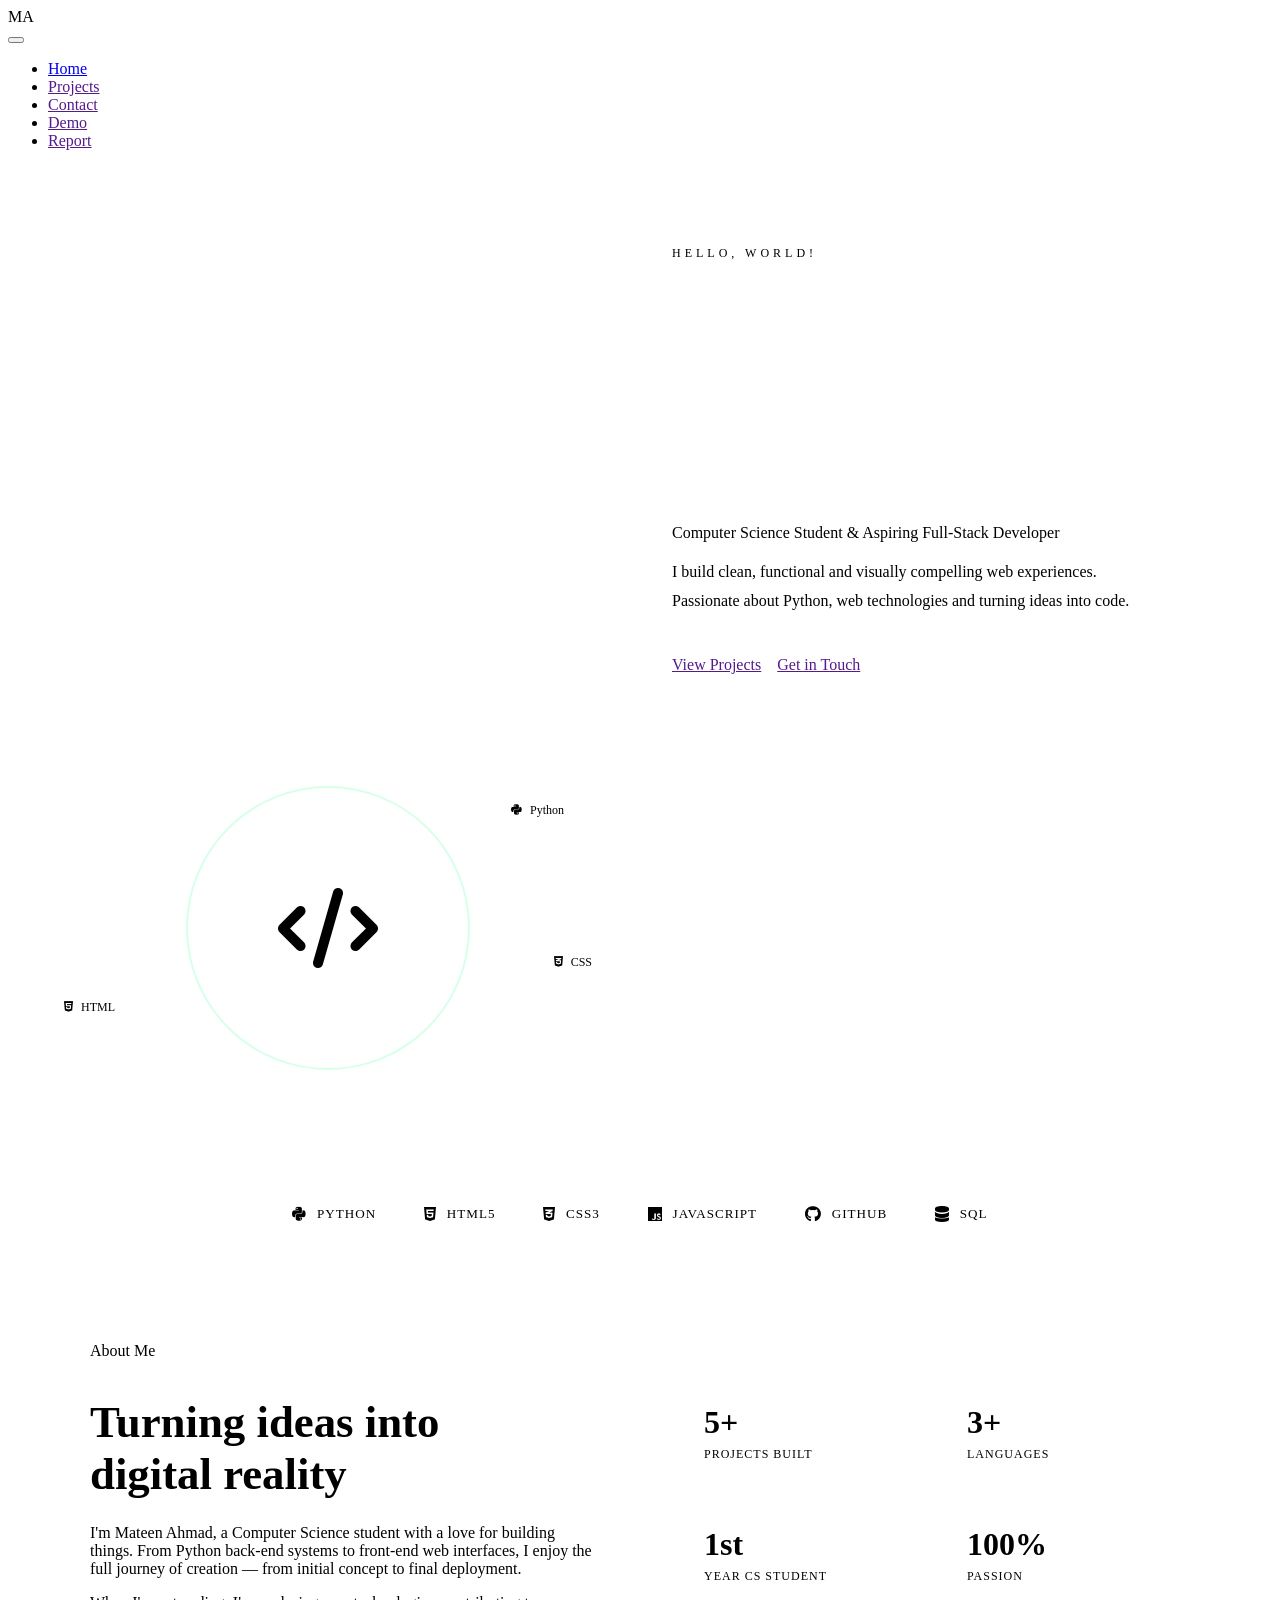
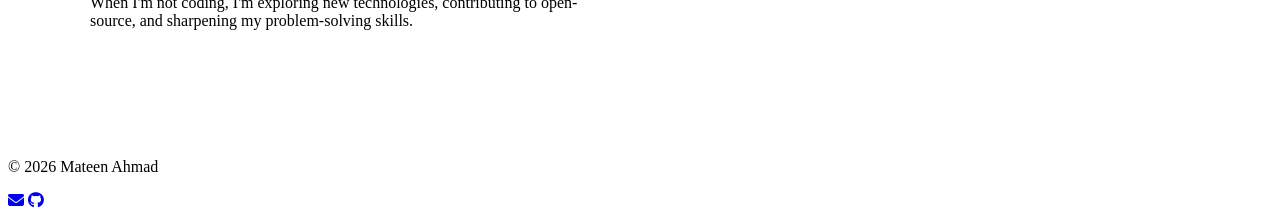
==== portofolio/index.html @ 6c395e3f "first commit" ====
<!DOCTYPE html>
<html lang="en">
<head>
<meta charset="UTF-8">
<meta name="viewport" content="width=device-width, initial-scale=1.0">
<title>Mateen Ahmad | Portfolio</title>

<link rel="stylesheet" href="index.css">
<link rel="preconnect" href="https://fonts.googleapis.com">
<link rel="stylesheet" href="https://cdnjs.cloudflare.com/ajax/libs/font-awesome/6.5.0/css/all.min.css">
</head>
<body>
<nav>
  <div class="nav-logo">MA</div>
  <button class="hamburger" id="hamburger" aria-label="Menu">
    <span></span><span></span><span></span>
  </button>
  <ul class="nav-links" id="nav-links">
    <li><a href="index.html" class="active">Home</a></li>
    <li><a href="">Projects</a></li>
    <li><a href="">Contact</a></li>
    <li><a href="">Demo</a></li>
    <li><a href="">Report</a></li>
  </ul>
</nav>

<main class="hero-section">
  <div class="binary-bg" aria-hidden="true"></div>
  <div class="hero-content">
    <span class="hero-tag">Hello, world!</span>
    <h1 class="hero-name">MATEEN<br>AHMAD</h1>
    <p class="hero-subtitle">Computer Science Student &amp; Aspiring Full-Stack Developer</p>
    <p class="hero-desc">I build clean, functional and visually compelling web experiences. Passionate about Python, web technologies and turning ideas into code.</p>
    <div class="hero-btns">
      <a href="" class="btn-primary">View Projects</a>
      <a href="" class="btn-outline">Get in Touch</a>
    </div>
  </div>
  <div class="hero-avatar">
    <div class="avatar-ring">
      <div class="avatar-inner">
        <i class="fa-solid fa-code"></i>
      </div>
    </div>
    <div class="floating-badge badge-1"><i class="fa-brands fa-python"></i> Python</div>
    <div class="floating-badge badge-2"><i class="fa-brands fa-html5"></i> HTML</div>
    <div class="floating-badge badge-3"><i class="fa-brands fa-css3-alt"></i> CSS</div>
  </div>
</main>

<section class="skills-strip">
  <div class="skills-inner">
    <div class="skill-item"><i class="fa-brands fa-python"></i><span>Python</span></div>
    <div class="skill-item"><i class="fa-brands fa-html5"></i><span>HTML5</span></div>
    <div class="skill-item"><i class="fa-brands fa-css3-alt"></i><span>CSS3</span></div>
    <div class="skill-item"><i class="fa-brands fa-js"></i><span>JavaScript</span></div>
    <div class="skill-item"><i class="fa-brands fa-github"></i><span>GitHub</span></div>
    <div class="skill-item"><i class="fa-solid fa-database"></i><span>SQL</span></div>
  </div>
</section>

<section class="about-section">
  <div class="about-grid">
    <div class="about-text">
      <span class="section-label">About Me</span>
      <h2>Turning ideas into<br>digital reality</h2>
      <p>I'm Mateen Ahmad, a Computer Science student with a love for building things. From Python back-end systems to front-end web interfaces, I enjoy the full journey of creation — from initial concept to final deployment.</p>
      <p>When I'm not coding, I'm exploring new technologies, contributing to open-source, and sharpening my problem-solving skills.</p>
    </div>
    <div class="about-stats">
      <div class="stat-card"><span class="stat-num">5+</span><span class="stat-label">Projects Built</span></div>
      <div class="stat-card"><span class="stat-num">3+</span><span class="stat-label">Languages</span></div>
      <div class="stat-card"><span class="stat-num">1st</span><span class="stat-label">Year CS Student</span></div>
      <div class="stat-card"><span class="stat-num">100%</span><span class="stat-label">Passion</span></div>
    </div>
  </div>
</section>

<footer>
  <p>&copy; 2026 Mateen Ahmad</p>
  <div class="footer-links">
    <a href="mailto:mateenahmad0971@gmail.com"><i class="fa-solid fa-envelope"></i></a>
    <a href="https://github.com/mateenahmad0971-blip" target="_blank"><i class="fa-brands fa-github"></i></a>
  </div>
</footer>


</body>
</html>
---- portofolio/index.css ----
.hero-section {
  position: relative;
  min-height: calc(100vh - var(--nav-h));
  display: grid;
  grid-template-columns: 1fr 1fr;
  align-items: center;
  gap: 4rem;
  padding: 5rem 2.5rem 4rem;
  overflow: hidden;
}
.hero-content { position: relative; z-index: 1; }
.hero-tag {
  font-size: 0.75rem;
  letter-spacing: 4px;
  text-transform: uppercase;
  color: var(--accent);
  margin-bottom: 1.5rem;
  display: block;
}
.hero-name {
  font-family: var(--font-display);
  font-size: clamp(3rem, 7vw, 6.5rem);
  font-weight: 800;
  line-height: 1;
  letter-spacing: -2px;
  background: linear-gradient(135deg, #fff 0%, var(--accent) 100%);
  -webkit-background-clip: text;
  -webkit-text-fill-color: transparent;
  background-clip: text;
  margin-bottom: 1.5rem;
}
.hero-subtitle {
  font-size: 1rem;
  color: var(--text-muted);
  margin-bottom: 1rem;
}
.hero-desc {
  color: var(--text-muted);
  max-width: 480px;
  margin-bottom: 2.5rem;
  line-height: 1.8;
}

   .hero-btns {
  display: flex;
  gap: 1rem;
  flex-wrap: wrap;
}

.hero-avatar {
  position: relative;
  display: flex;
  align-items: center;
  justify-content: center;
  z-index: 1;
  min-height: 380px;
}

.avatar-ring {
  width: 280px;
  height: 280px;
  border-radius: 50%;
  border: 2px solid rgba(57,255,143,0.2);
  display: flex;
  align-items: center;
  justify-content: center;
  animation: spin-slow 20s linear infinite;
}

@keyframes spin-slow {
  from { transform: rotate(0deg); }
  to { transform: rotate(360deg); }
}

.avatar-inner {
  width: 220px;
  height: 220px;
  border-radius: 50%;
  background: var(--bg3);
  border: 1px solid var(--border);
  display: flex;
  align-items: center;
  justify-content: center;
  font-size: 5rem;
  color: var(--accent);
  animation: spin-slow 20s linear infinite reverse;
}

.floating-badge {
  position: absolute;
  background: var(--bg3);
  border: 1px solid var(--border);
  border-radius: 8px;
  padding: 0.5rem 1rem;
  font-size: 0.75rem;
  color: var(--text);
  display: flex;
  align-items: center;
  gap: 0.5rem;
  white-space: nowrap;
}

.floating-badge i { color: var(--accent); }

.badge-1 { top: 15%; right: 5%; animation: float 4s ease-in-out infinite; }
.badge-2 { bottom: 25%; left: 0; animation: float 4s ease-in-out infinite 1.3s; }
.badge-3 { top: 55%; right: 0; animation: float 4s ease-in-out infinite 2.6s; }

@keyframes float {
  0%, 100% { transform: translateY(0); }
  50% { transform: translateY(-10px); }
}

.skills-strip {
  border-top: 1px solid var(--border);
  border-bottom: 1px solid var(--border);
  padding: 1.5rem 2.5rem;
  overflow: hidden;
}

.skills-inner {
  display: flex;
  gap: 3rem;
  justify-content: center;
  flex-wrap: wrap;
}

.skill-item {
  display: flex;
  align-items: center;
  gap: 0.6rem;
  color: var(--text-muted);
  font-size: 0.82rem;
  letter-spacing: 1px;
  text-transform: uppercase;
}

.skill-item i { color: var(--accent); font-size: 1rem; }

.about-section {
  padding: 6rem 2.5rem;
}

.about-grid {
  display: grid;
  grid-template-columns: 1fr 1fr;
  gap: 5rem;
  align-items: center;
  max-width: 1100px;
  margin: 0 auto;
}

.about-text h2 {
  font-family: var(--font-display);
  font-size: clamp(1.8rem, 3.5vw, 3rem);
  font-weight: 800;
  line-height: 1.15;
  margin-bottom: 1.5rem;
}

.about-text p {
  color: var(--text-muted);
  margin-bottom: 1rem;
}

.about-stats {
  display: grid;
  grid-template-columns: 1fr 1fr;
  gap: 1rem;
}

.stat-card {
  background: var(--bg3);
  border: 1px solid var(--border);
  border-radius: var(--radius);
  padding: 1.5rem;
  display: flex;
  flex-direction: column;
  gap: 0.4rem;
  transition: border-color 0.2s;
}

.stat-card:hover { border-color: var(--accent); }

.stat-num {
  font-family: var(--font-display);
  font-size: 2rem;
  font-weight: 800;
  color: var(--accent);
}

.stat-label {
  font-size: 0.75rem;
  color: var(--text-muted);
  letter-spacing: 1px;
  text-transform: uppercase;
}

@media (max-width: 768px) {
  .hero-section {
    grid-template-columns: 1fr;
    padding: 3rem 1.25rem;
    min-height: auto;
    text-align: center;
  }

  .hero-btns { justify-content: center; }

  .hero-desc {
    margin-left: auto;
    margin-right: auto;
  }

  .hero-avatar { display: none; }

  .about-grid {
    grid-template-columns: 1fr;
    gap: 2.5rem;
    padding: 0 1.25rem;
  }

  .about-section { padding: 4rem 1.25rem; }
  .skills-inner { gap: 1.5rem; }
}

@media (max-width: 480px) {
  .hero-name { font-size: 2.8rem; }

  .about-stats { grid-template-columns: 1fr; }
}
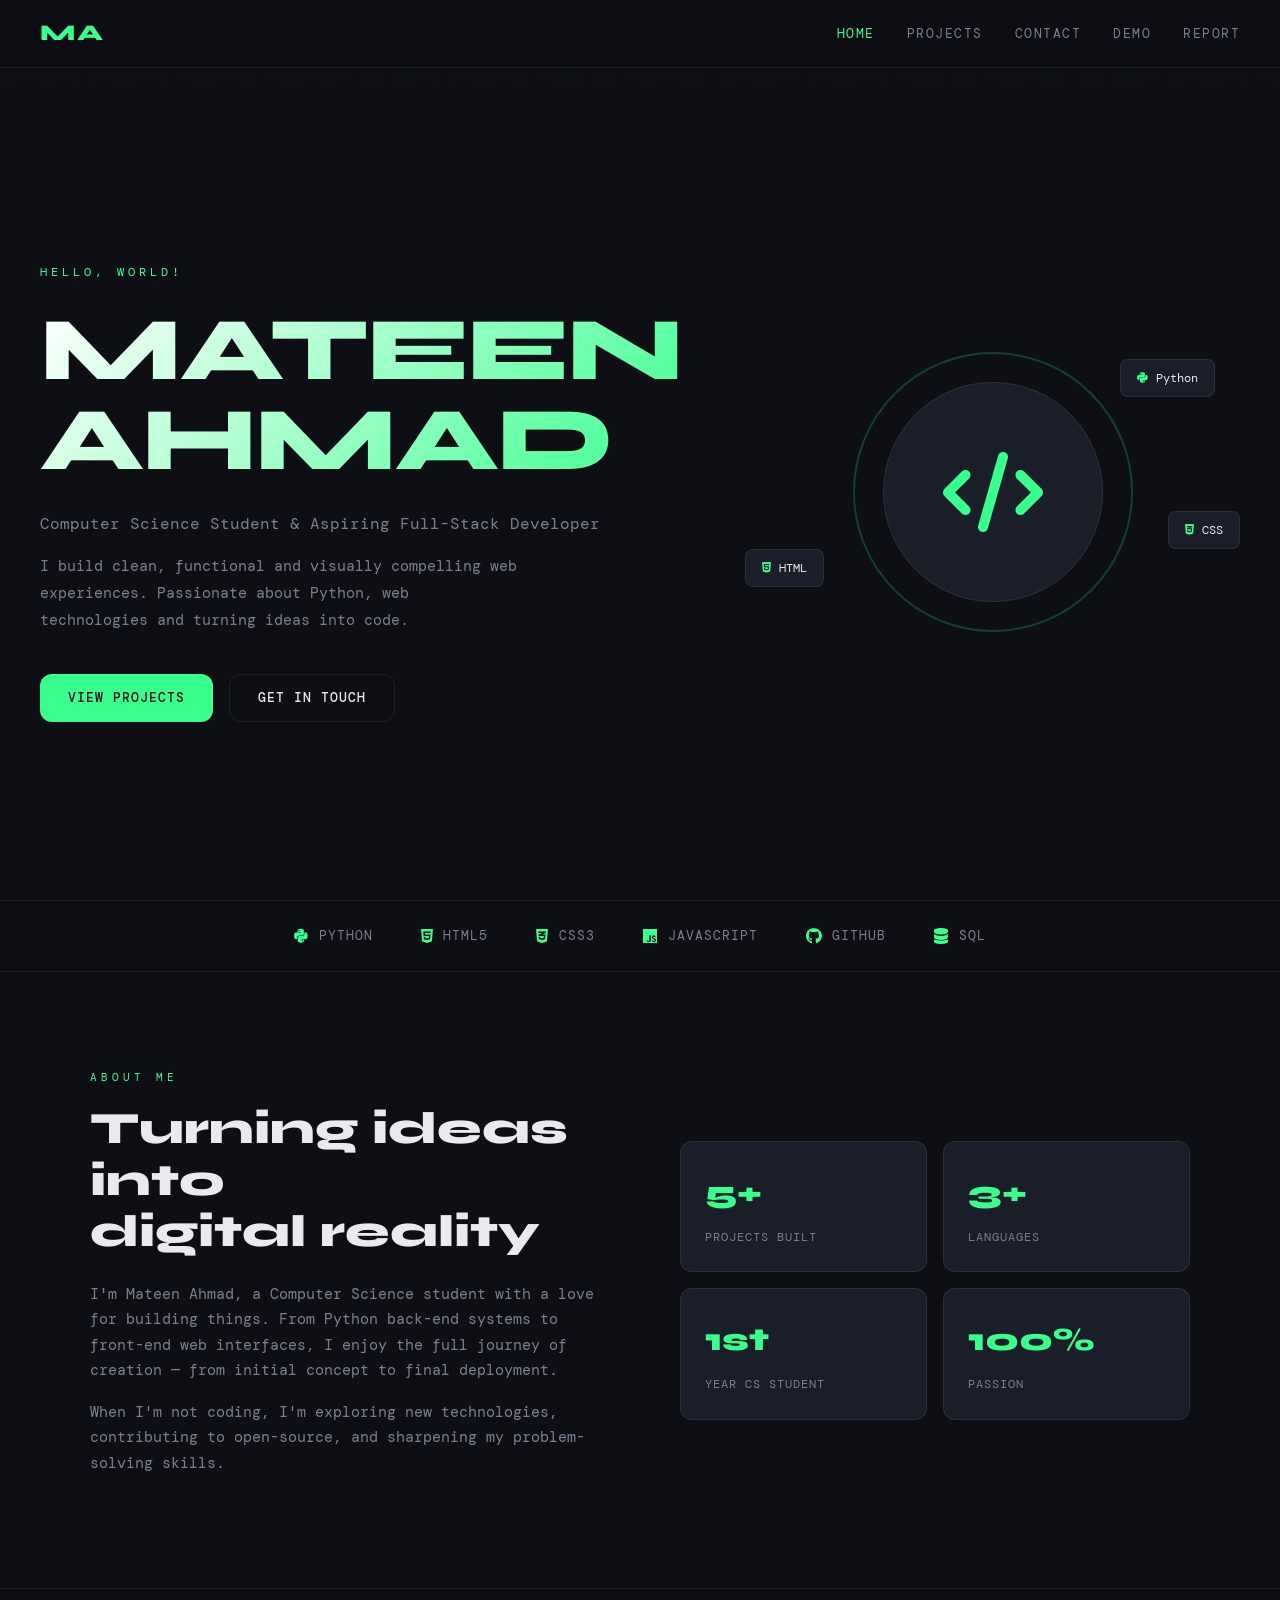
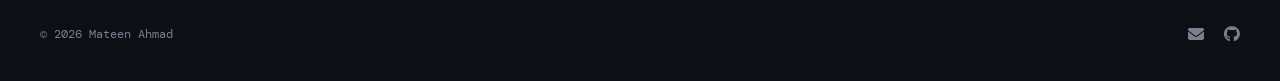
==== commit 5d6ce38b: "project file ui design" ====
--- a/portofolio/index.html
+++ b/portofolio/index.html
@@ -4,23 +4,25 @@
 <meta charset="UTF-8">
 <meta name="viewport" content="width=device-width, initial-scale=1.0">
 <title>Mateen Ahmad | Portfolio</title>
-
+<link rel="stylesheet" href="base.css">
 <link rel="stylesheet" href="index.css">
 <link rel="preconnect" href="https://fonts.googleapis.com">
+<link href="https://fonts.googleapis.com/css2?family=Syne:wght@400;700;800&family=DM+Mono:wght@300;400;500&display=swap" rel="stylesheet">
 <link rel="stylesheet" href="https://cdnjs.cloudflare.com/ajax/libs/font-awesome/6.5.0/css/all.min.css">
 </head>
 <body>
 <nav>
   <div class="nav-logo">MA</div>
-  <button class="hamburger" id="hamburger" aria-label="Menu">
+  <input type="checkbox" id="nav-toggle">
+  <label class="nav-toggle-label" for="nav-toggle">
     <span></span><span></span><span></span>
-  </button>
-  <ul class="nav-links" id="nav-links">
+  </label>
+  <ul class="nav-links">
     <li><a href="index.html" class="active">Home</a></li>
-    <li><a href="">Projects</a></li>
-    <li><a href="">Contact</a></li>
-    <li><a href="">Demo</a></li>
-    <li><a href="">Report</a></li>
+    <li><a href="project.html">Projects</a></li>
+    <li><a href="contact.html">Contact</a></li>
+    <li><a href="videoDemo.html">Demo</a></li>
+    <li><a href="report.html">Report</a></li>
   </ul>
 </nav>
 
@@ -32,8 +34,8 @@
     <p class="hero-subtitle">Computer Science Student &amp; Aspiring Full-Stack Developer</p>
     <p class="hero-desc">I build clean, functional and visually compelling web experiences. Passionate about Python, web technologies and turning ideas into code.</p>
     <div class="hero-btns">
-      <a href="" class="btn-primary">View Projects</a>
-      <a href="" class="btn-outline">Get in Touch</a>
+      <a href="project.html" class="btn-primary">View Projects</a>
+      <a href="contact.html" class="btn-outline">Get in Touch</a>
     </div>
   </div>
   <div class="hero-avatar">
--- a/portofolio/base.css
+++ b/portofolio/base.css
@@ -0,0 +1,268 @@
+@import url('https://fonts.googleapis.com/css2?family=Syne:wght@400;700;800&family=DM+Mono:wght@300;400;500&display=swap');
+
+:root {
+  --bg: #0d0f14;
+  --bg2: #13161e;
+  --bg3: #1a1e28;
+  --accent: #39ff8f;
+  --accent2: #00c9ff;
+  --text: #e8eaf0;
+  --text-muted: #7a8090;
+  --border: rgba(255,255,255,0.08);
+  --font-display: 'Syne', sans-serif;
+  --font-mono: 'DM Mono', monospace;
+  --radius: 12px;
+  --nav-h: 68px;
+}
+
+*, *::before, *::after { box-sizing: border-box; margin: 0; padding: 0; }
+html { scroll-behavior: smooth; }
+
+body {
+  background: var(--bg);
+  color: var(--text);
+  font-family: var(--font-mono);
+  font-size: 15px;
+  line-height: 1.7;
+  min-height: 100vh;
+}
+
+a { color: var(--accent); text-decoration: none; transition: opacity 0.2s; }
+a:hover { opacity: 0.75; }
+
+nav {
+  position: sticky;
+  top: 0;
+  z-index: 100;
+  display: flex;
+  align-items: center;
+  justify-content: space-between;
+  padding: 0 2.5rem;
+  height: var(--nav-h);
+  background: rgba(13,15,20,0.92);
+  backdrop-filter: blur(12px);
+  border-bottom: 1px solid var(--border);
+}
+
+.nav-logo {
+  font-family: var(--font-display);
+  font-weight: 800;
+  font-size: 1.4rem;
+  color: var(--accent);
+  letter-spacing: 2px;
+}
+
+.nav-links {
+  display: flex;
+  list-style: none;
+  gap: 2rem;
+}
+
+.nav-links a {
+  color: var(--text-muted);
+  font-family: var(--font-mono);
+  font-size: 0.82rem;
+  letter-spacing: 1.5px;
+  text-transform: uppercase;
+  transition: color 0.2s;
+}
+
+.nav-links a:hover,
+.nav-links a.active {
+  color: var(--accent);
+  opacity: 1;
+}
+
+#nav-toggle {
+  display: none;
+}
+
+.nav-toggle-label {
+  display: none;
+  flex-direction: column;
+  gap: 5px;
+  cursor: pointer;
+  padding: 4px;
+  z-index: 200;
+}
+
+.nav-toggle-label span {
+  display: block;
+  width: 24px;
+  height: 2px;
+  background: var(--text);
+  border-radius: 2px;
+  transition: transform 0.3s, opacity 0.3s;
+}
+
+#nav-toggle:checked + .nav-toggle-label span:nth-child(1) {
+  transform: translateY(7px) rotate(45deg);
+}
+
+#nav-toggle:checked + .nav-toggle-label span:nth-child(2) {
+  opacity: 0;
+}
+
+#nav-toggle:checked + .nav-toggle-label span:nth-child(3) {
+  transform: translateY(-7px) rotate(-45deg);
+}
+
+.binary-bg {
+  position: absolute;
+  inset: 0;
+  overflow: hidden;
+  z-index: 0;
+  pointer-events: none;
+}
+
+.binary-bg::before {
+  content: "01001101 00110001 01000001 01010100 00110001 00110010 01001101 01000001 01010100 00110001 01001101 00110001 00110010 01001101 01000001 01010100 01001101 01000001 01010100 01001101 00110001 01000001 01010100 01001101";
+  position: absolute;
+  top: 0; left: 0;
+  font-family: var(--font-mono);
+  font-size: 0.65rem;
+  line-height: 2;
+  color: rgba(57,255,143,0.04);
+  letter-spacing: 4px;
+  word-break: break-all;
+  width: 200%;
+  height: 200%;
+}
+
+.page-header {
+  position: relative;
+  padding: 6rem 2.5rem 4rem;
+  text-align: center;
+  border-bottom: 1px solid var(--border);
+  overflow: hidden;
+}
+
+.page-header h1 {
+  font-family: var(--font-display);
+  font-size: clamp(2.5rem, 6vw, 5rem);
+  font-weight: 800;
+  letter-spacing: -1px;
+  position: relative;
+  z-index: 1;
+}
+
+.page-header p {
+  color: var(--text-muted);
+  margin-top: 0.75rem;
+  font-size: 1rem;
+  position: relative;
+  z-index: 1;
+}
+
+.section-label {
+  font-size: 0.7rem;
+  letter-spacing: 4px;
+  text-transform: uppercase;
+  color: var(--accent);
+  display: block;
+  margin-bottom: 1rem;
+  position: relative;
+  z-index: 1;
+}
+
+.btn-primary {
+  display: inline-flex;
+  align-items: center;
+  gap: 0.5rem;
+  background: var(--accent);
+  color: #0d0f14;
+  font-family: var(--font-mono);
+  font-weight: 500;
+  font-size: 0.82rem;
+  letter-spacing: 1px;
+  padding: 0.75rem 1.75rem;
+  border-radius: var(--radius);
+  border: none;
+  cursor: pointer;
+  transition: transform 0.2s, box-shadow 0.2s;
+  text-transform: uppercase;
+}
+
+.btn-primary:hover {
+  transform: translateY(-2px);
+  box-shadow: 0 8px 24px rgba(57,255,143,0.25);
+  opacity: 1;
+  color: #0d0f14;
+}
+
+.btn-outline {
+  display: inline-flex;
+  align-items: center;
+  gap: 0.5rem;
+  background: transparent;
+  color: var(--text);
+  font-family: var(--font-mono);
+  font-weight: 500;
+  font-size: 0.82rem;
+  letter-spacing: 1px;
+  padding: 0.75rem 1.75rem;
+  border-radius: var(--radius);
+  border: 1px solid var(--border);
+  cursor: pointer;
+  transition: border-color 0.2s, color 0.2s;
+  text-transform: uppercase;
+}
+
+.btn-outline:hover {
+  border-color: var(--accent);
+  color: var(--accent);
+  opacity: 1;
+}
+
+footer {
+  display: flex;
+  align-items: center;
+  justify-content: space-between;
+  padding: 2rem 2.5rem;
+  border-top: 1px solid var(--border);
+  color: var(--text-muted);
+  font-size: 0.78rem;
+}
+
+.footer-links { display: flex; gap: 1.25rem; }
+
+.footer-links a {
+  color: var(--text-muted);
+  font-size: 1rem;
+  transition: color 0.2s;
+}
+
+.footer-links a:hover { color: var(--accent); opacity: 1; }
+
+@media (max-width: 768px) {
+  nav { padding: 0 1.25rem; }
+
+  .nav-toggle-label { display: flex; }
+
+  .nav-links {
+    display: none;
+    position: fixed;
+    top: 68px;
+    left: 0;
+    right: 0;
+    bottom: 0;
+    background: rgba(13,15,20,0.97);
+    flex-direction: column;
+    align-items: center;
+    justify-content: center;
+    gap: 2.5rem;
+    z-index: 99;
+  }
+
+  #nav-toggle:checked ~ .nav-links { display: flex; }
+  .nav-links a { font-size: 1.2rem; letter-spacing: 3px; }
+
+  .page-header { padding: 4rem 1.25rem 3rem; }
+
+  footer {
+    flex-direction: column;
+    gap: 1rem;
+    text-align: center;
+    padding: 1.5rem 1.25rem;
+  }
+}
--- a/portofolio/index.css
+++ b/portofolio/index.css
@@ -1,3 +1,4 @@
+
 .hero-section {
   position: relative;
   min-height: calc(100vh - var(--nav-h));
@@ -8,7 +9,9 @@
   padding: 5rem 2.5rem 4rem;
   overflow: hidden;
 }
+
 .hero-content { position: relative; z-index: 1; }
+
 .hero-tag {
   font-size: 0.75rem;
   letter-spacing: 4px;
@@ -17,6 +20,7 @@
   margin-bottom: 1.5rem;
   display: block;
 }
+
 .hero-name {
   font-family: var(--font-display);
   font-size: clamp(3rem, 7vw, 6.5rem);
@@ -29,11 +33,13 @@
   background-clip: text;
   margin-bottom: 1.5rem;
 }
+
 .hero-subtitle {
   font-size: 1rem;
   color: var(--text-muted);
   margin-bottom: 1rem;
 }
+
 .hero-desc {
   color: var(--text-muted);
   max-width: 480px;
@@ -41,7 +47,7 @@
   line-height: 1.8;
 }
 
-   .hero-btns {
+.hero-btns {
   display: flex;
   gap: 1rem;
   flex-wrap: wrap;
